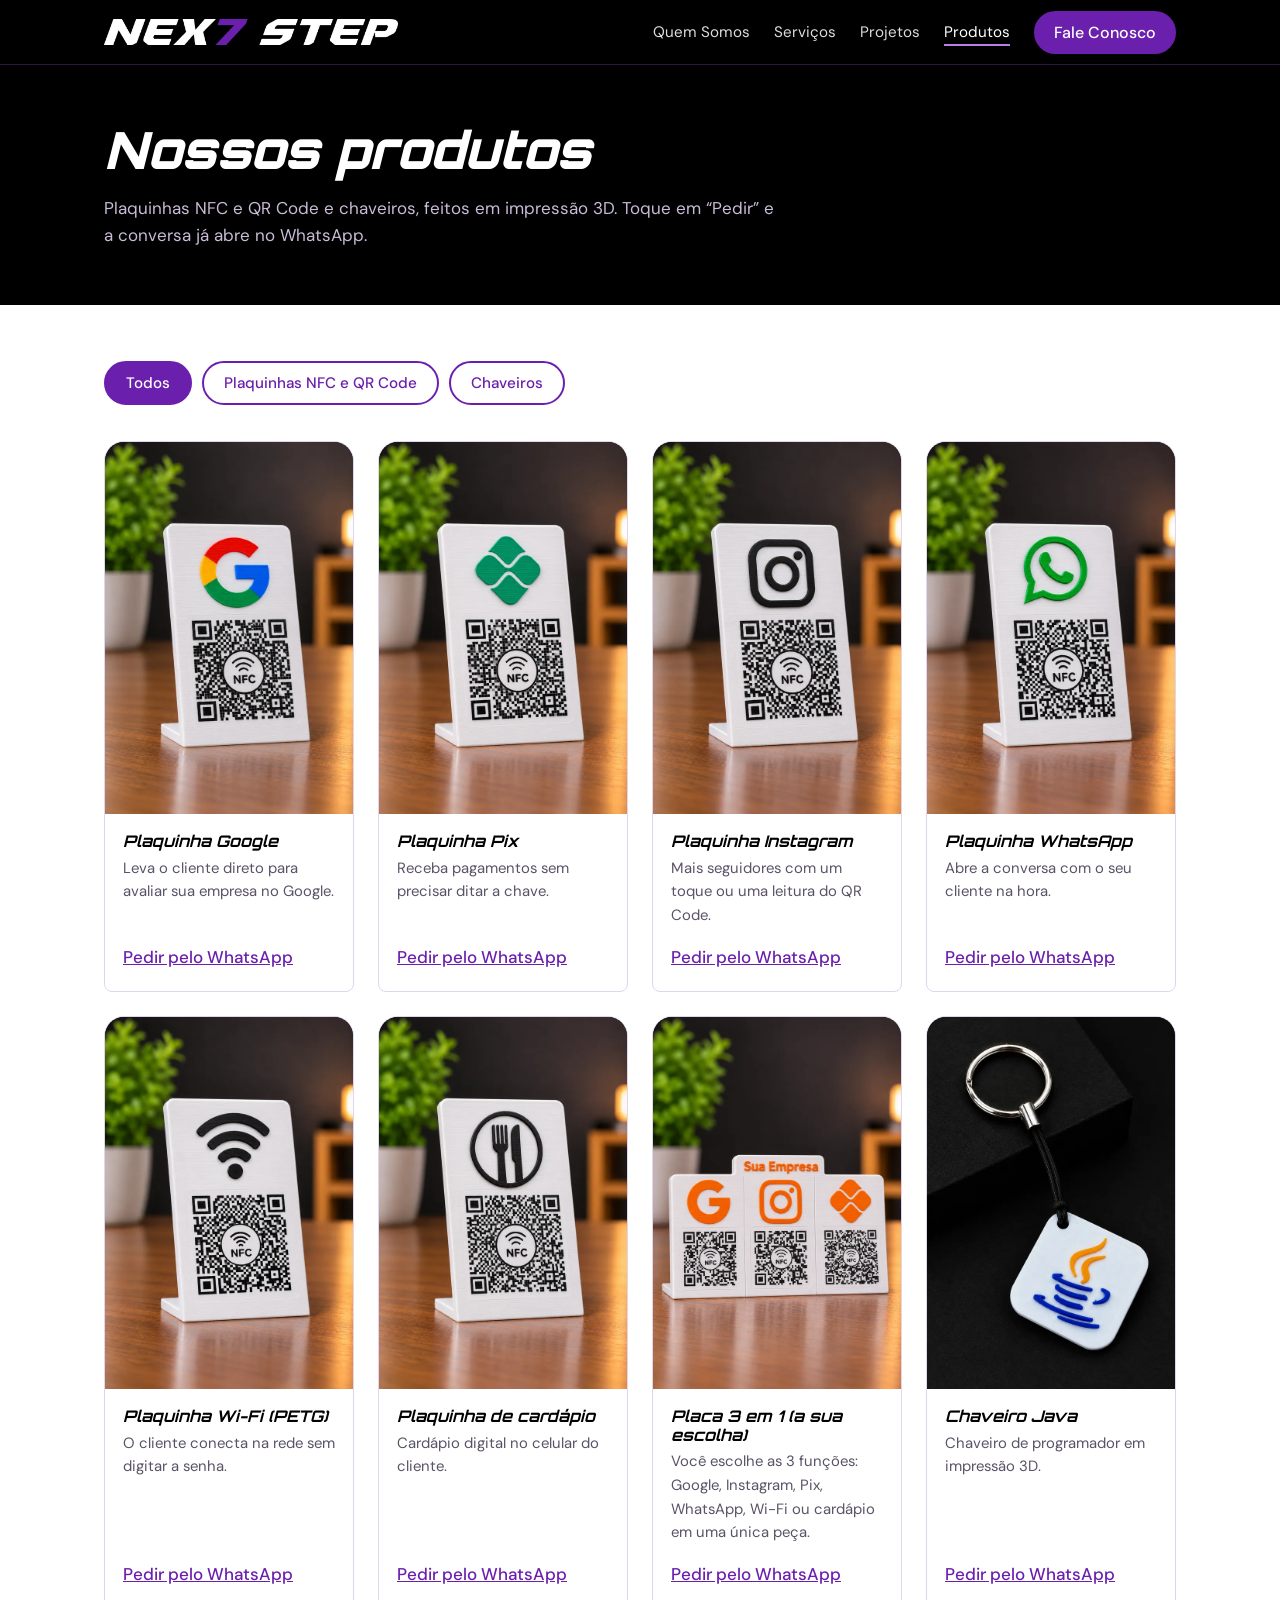
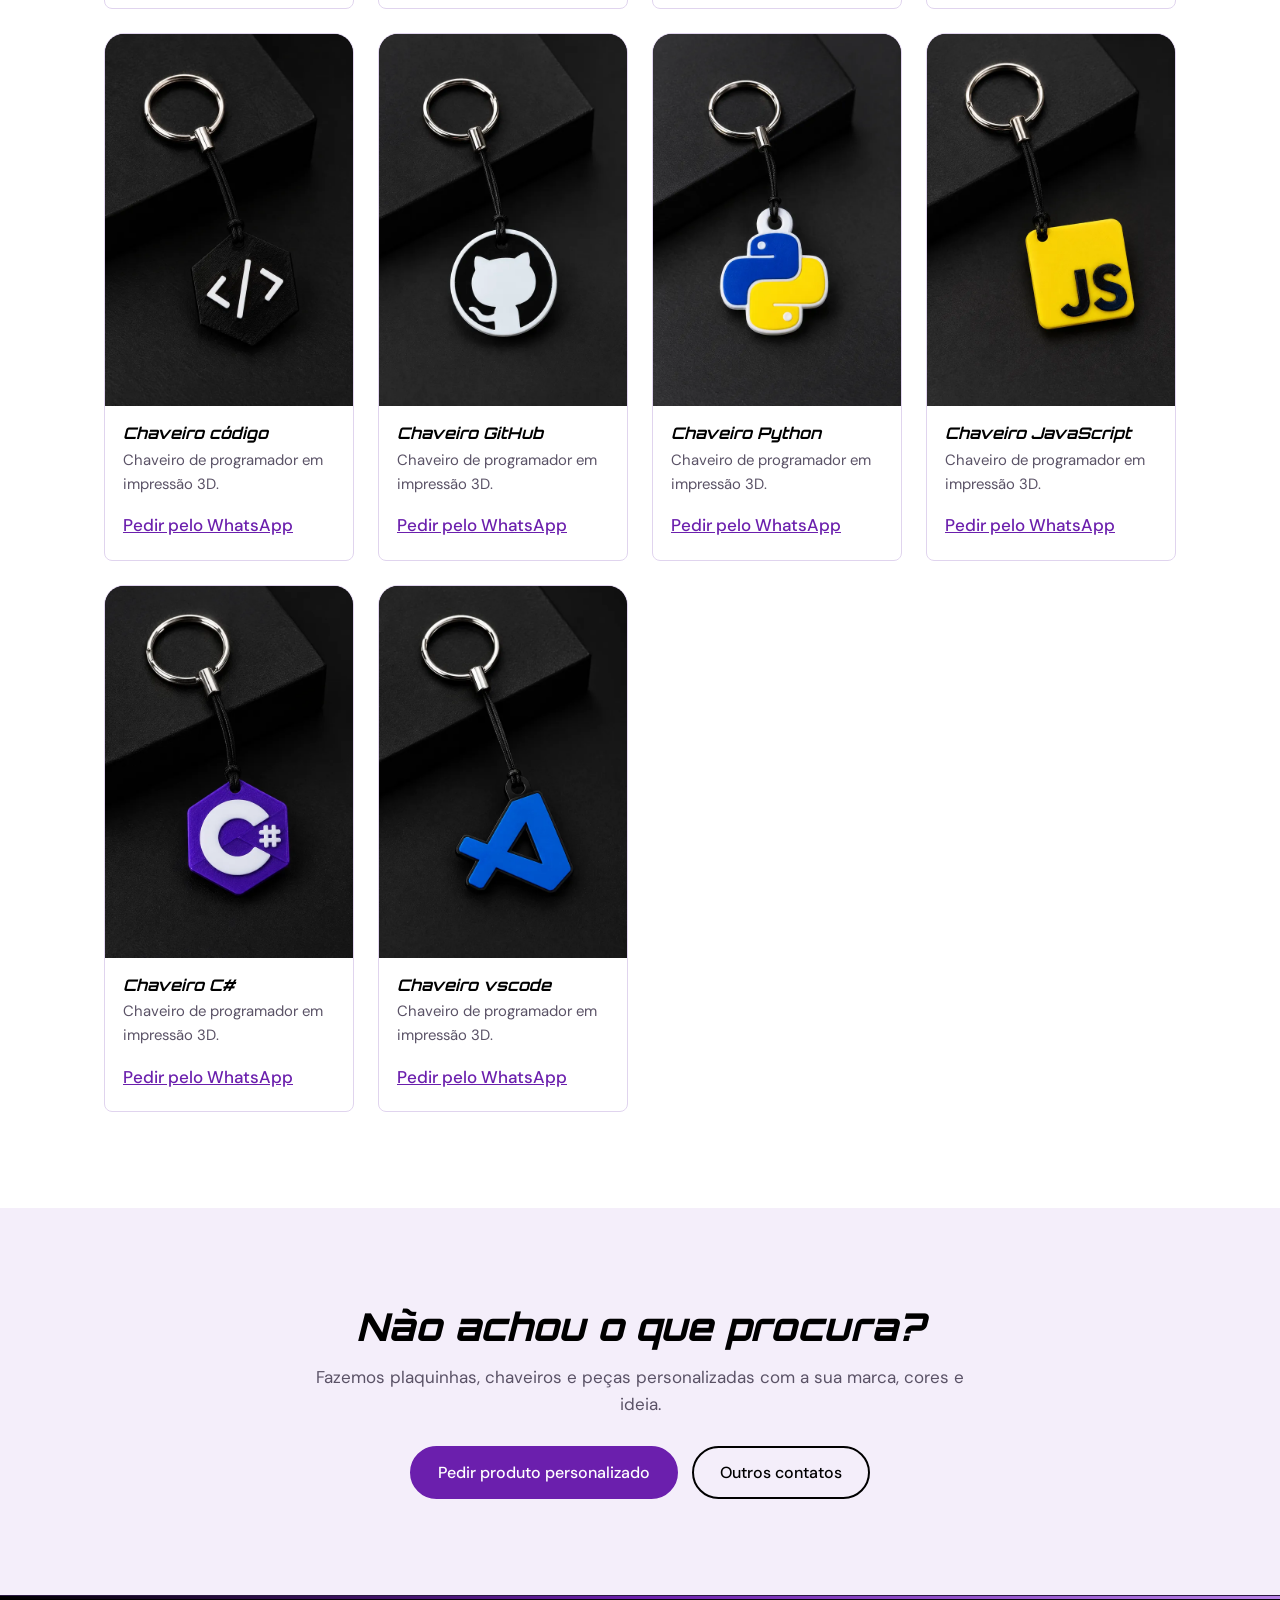
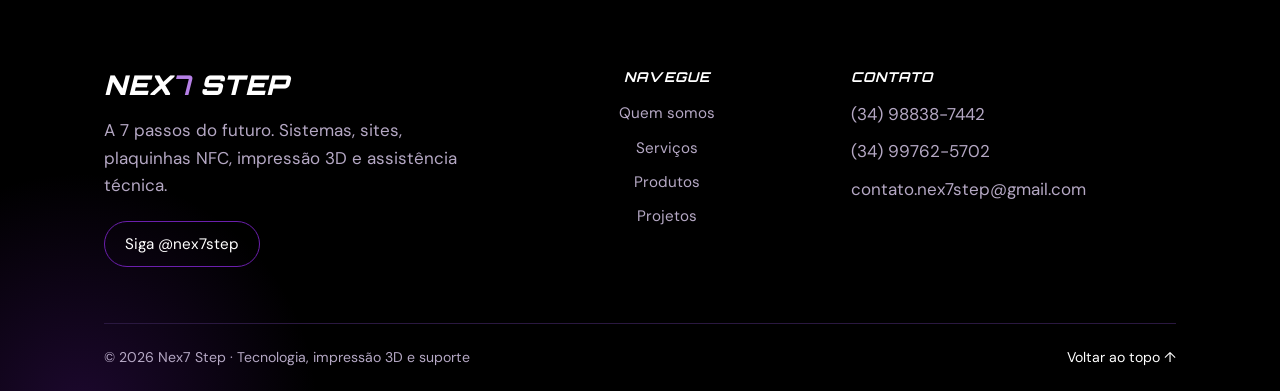
==== produtos.html @ 38c0fde6 "add content" ====
<!doctype html>
<html lang="pt-BR">
<head>
<meta charset="utf-8">
<meta name="viewport" content="width=device-width, initial-scale=1">
<title>Produtos | NEX7 STEP</title>
<meta name="description" content="Plaquinhas NFC e QR Code, chaveiros de programador e peças em impressão 3D da Nex7 Step.">
<meta name="theme-color" content="#000000">
<link rel="icon" href="data:image/svg+xml,%3Csvg xmlns='http://www.w3.org/2000/svg' viewBox='0 0 64 64'%3E%3Crect width='64' height='64' rx='14' fill='%23000'/%3E%3Ctext x='32' y='47' font-size='42' font-weight='900' font-style='italic' text-anchor='middle' fill='%236b1fad' font-family='Arial'%3E7%3C/text%3E%3C/svg%3E">
<link rel="preconnect" href="https://fonts.googleapis.com">
<link rel="preconnect" href="https://fonts.gstatic.com" crossorigin>
<link href="https://fonts.googleapis.com/css2?family=Orbitron:wght@700;800;900&family=DM+Sans:wght@400;500&display=swap" rel="stylesheet">
<link rel="stylesheet" href="css/style.css">
</head>
<body id="top">
<header>
  <div class="wrap">
    <a class="logo" href="index.html" aria-label="NEX7 STEP, voltar ao início"><img src="assets/logo.png" alt="NEX7 STEP" width="520" height="46"></a>
    <button class="burger" aria-label="Abrir menu" aria-expanded="false">☰</button>
    <nav aria-label="Principal">
      <a href="index.html#sobre">Quem Somos</a>
      <a href="index.html#servicos">Serviços</a>
      <a href="index.html#projetos">Projetos</a>
      <a href="produtos.html" aria-current="page">Produtos</a>
      <a class="btn" href="index.html#contato">Fale Conosco</a>
    </nav>
  </div>
</header>

<main>
  <section class="ph dk">
    <div class="wrap">
      <h1>Nossos produtos</h1>
      <p class="lead">Plaquinhas NFC e QR Code e chaveiros, feitos em impressão 3D. Toque em “Pedir” e a conversa já abre no WhatsApp.</p>
    </div>
  </section>

  <section style="padding:56px 0 96px">
    <div class="wrap">
      <div class="tabs" role="group" aria-label="Filtrar produtos">
        <button aria-pressed="true" data-f="todos">Todos</button>
        <button aria-pressed="false" data-f="plaquinhas">Plaquinhas NFC e QR Code</button>
        <button aria-pressed="false" data-f="chaveiros">Chaveiros</button>
      </div>
      <div class="gl" id="gl"></div>
    </div>
  </section>

  <section class="alt band">
    <div class="wrap">
      <h2 class="rv">Não achou o que procura?</h2>
      <p class="lead">Fazemos plaquinhas, chaveiros e peças personalizadas com a sua marca, cores e ideia.</p>
      <div class="cta">
        <a class="btn" href="https://wa.me/5534988387442?text=Ol%C3%A1!%20Quero%20um%20produto%20personalizado." target="_blank" rel="noopener">Pedir produto personalizado</a>
        <a class="btn out" href="index.html#contato">Outros contatos</a>
      </div>
    </div>
  </section>
</main>

<footer>
  <div class="wrap">
    <div class="fgrid">
      <div class="fbrand">
        <a class="wm" href="index.html#inicio" aria-label="NEX7 STEP">NEX<b>7</b> STEP</a>
        <p>A 7 passos do futuro. Sistemas, sites, plaquinhas NFC, impressão 3D e assistência técnica.</p>
        <a class="ig" href="https://instagram.com/nex7step" target="_blank" rel="noopener">Siga @nex7step</a>
      </div>
      <nav class="fcol" aria-label="Rodapé">
        <h4>Navegue</h4>
        <a href="index.html#sobre">Quem somos</a>
        <a href="index.html#servicos">Serviços</a>
        <a href="produtos.html">Produtos</a>
        <a href="index.html#projetos">Projetos</a>
      </nav>
      <div class="fcol">
        <h4>Contato</h4>
        <a href="https://wa.me/5534988387442" target="_blank" rel="noopener">(34) 98838-7442</a>
        <a href="https://wa.me/5534997625702" target="_blank" rel="noopener">(34) 99762-5702</a>
        <a href="mailto:contato.nex7step@gmail.com">contato.nex7step@gmail.com</a>
      </div>
    </div>
    <div class="fbar">
      <span>© 2026 Nex7 Step · Tecnologia, impressão 3D e suporte</span>
      <a href="#top" class="up" aria-label="Voltar ao topo">Voltar ao topo ↑</a>
    </div>
  </div>
</footer>

<div class="mdl" id="mdl" role="dialog" aria-modal="true" aria-label="Visualização do produto" hidden>
  <button class="mx" id="mx" aria-label="Fechar">✕</button>
  <button class="mn mp" id="mp" aria-label="Anterior">‹</button>
  <button class="mn mnx" id="mnx" aria-label="Próxima">›</button>
  <figure>
    <img id="mi" alt="">
    <figcaption><strong id="mt"></strong><span id="md"></span><a id="mw" class="btn" target="_blank" rel="noopener">Pedir pelo WhatsApp</a></figcaption>
  </figure>
</div>
<script src="js/main.js"></script>
<script>
(function () {
  // Para adicionar um produto: copie uma linha, troque o nome do arquivo em assets/ e o texto.
  // Ordem das plaquinhas: Google, Pix, Instagram, WhatsApp, Wi-Fi, Cardápio e Placa 3 em 1.
  var P = [
    ["plaquinhas", "plaquinha-google", "Plaquinha Google", "Leva o cliente direto para avaliar sua empresa no Google."],
    ["plaquinhas", "plaquinha-pix", "Plaquinha Pix", "Receba pagamentos sem precisar ditar a chave."],
    ["plaquinhas", "plaquinha-instagram", "Plaquinha Instagram", "Mais seguidores com um toque ou uma leitura do QR Code."],
    ["plaquinhas", "plaquinha-whatsapp", "Plaquinha WhatsApp", "Abre a conversa com o seu cliente na hora."],
    ["plaquinhas", "plaquinha-wifi", "Plaquinha Wi-Fi (PETG)", "O cliente conecta na rede sem digitar a senha."],
    ["plaquinhas", "plaquinha-cardapio", "Plaquinha de cardápio", "Cardápio digital no celular do cliente."],
    ["plaquinhas", "plaquinha-tripla", "Placa 3 em 1 (a sua escolha)", "Você escolhe as 3 funções: Google, Instagram, Pix, WhatsApp, Wi-Fi ou cardápio em uma única peça."],
    ["chaveiros", "chaveiro-java", "Chaveiro Java", "Chaveiro de programador em impressão 3D."],
    ["chaveiros", "chaveiro-codigo", "Chaveiro código", "Chaveiro de programador em impressão 3D."],
    ["chaveiros", "chaveiro-github", "Chaveiro GitHub", "Chaveiro de programador em impressão 3D."],
    ["chaveiros", "chaveiro-python", "Chaveiro Python", "Chaveiro de programador em impressão 3D."],
    ["chaveiros", "chaveiro-javascript", "Chaveiro JavaScript", "Chaveiro de programador em impressão 3D."],
    ["chaveiros", "chaveiro-csharp", "Chaveiro C#", "Chaveiro de programador em impressão 3D."],
    ["chaveiros", "chaveiro-vscode", "Chaveiro vscode", "Chaveiro de programador em impressão 3D."]
  ];
  var WA = "https://wa.me/5534988387442?text=";
  var gl = document.getElementById("gl"), btns = document.querySelectorAll(".tabs button");
  gl.innerHTML = P.map(function (p, i) {
    var msg = encodeURIComponent("Olá! Quero saber mais sobre: " + p[2]);
    return '<article class="it rv" data-c="' + p[0] + '" data-i="' + i + '" id="' + p[1] + '">' +
      '<button type="button" class="zoom" aria-label="Ampliar imagem: ' + p[2] + '">' +
      '<img src="assets/' + p[1] + '.webp" alt="' + p[2] + '" width="640" height="960" loading="lazy"><span class="lupa" aria-hidden="true">⤢</span></button>' +
      '<div><h3>' + p[2] + "</h3><p>" + p[3] + '</p><a href="' + WA + msg + '" target="_blank" rel="noopener">Pedir pelo WhatsApp</a></div></article>';
  }).join("");
  window.nexReveal && window.nexReveal(gl);

  function filtrar(f) {
    btns.forEach(function (b) { b.setAttribute("aria-pressed", b.dataset.f === f); });
    gl.querySelectorAll(".it").forEach(function (i) {
      var hide = f !== "todos" && i.dataset.c !== f;
      i.hidden = hide;
      if (!hide) { i.classList.remove("in"); void i.offsetWidth; i.classList.add("in"); }
    });
  }
  btns.forEach(function (b) { b.onclick = function () { filtrar(b.dataset.f); }; });
  var h = location.hash.slice(1);
  if (h === "plaquinhas" || h === "chaveiros") filtrar(h);

  /* modal */
  var m = document.getElementById("mdl"), mi = document.getElementById("mi"), cur = 0, last = null;
  function vis() { return Array.prototype.filter.call(gl.querySelectorAll(".it"), function (i) { return !i.hidden; }); }
  function show(i) {
    var p = P[i]; cur = i;
    mi.classList.remove("on");
    mi.onload = function () { mi.classList.add("on"); };
    mi.src = "assets/" + p[1] + ".webp"; mi.alt = p[2];
    document.getElementById("mt").textContent = p[2];
    document.getElementById("md").textContent = p[3];
    document.getElementById("mw").href = WA + encodeURIComponent("Olá! Quero saber mais sobre: " + p[2]);
  }
  function step(d) {
    var v = vis().map(function (e) { return +e.dataset.i; });
    show(v[(v.indexOf(cur) + d + v.length) % v.length]);
  }
  function abrir(i) {
    last = document.activeElement; show(i);
    m.hidden = false; void m.offsetWidth; m.classList.add("open");
    document.body.style.overflow = "hidden";
    document.getElementById("mx").focus();
  }
  function fechar() {
    m.classList.remove("open"); document.body.style.overflow = "";
    setTimeout(function () { m.hidden = true; }, 250);
    if (last) last.focus();
  }
  gl.addEventListener("click", function (e) {
    var b = e.target.closest(".zoom"); if (b) abrir(+b.closest(".it").dataset.i);
  });
  document.getElementById("mx").onclick = fechar;
  document.getElementById("mp").onclick = function () { step(-1); };
  document.getElementById("mnx").onclick = function () { step(1); };
  m.addEventListener("click", function (e) { if (e.target === m) fechar(); });
  document.addEventListener("keydown", function (e) {
    if (m.hidden) return;
    if (e.key === "Escape") fechar();
    if (e.key === "ArrowLeft") step(-1);
    if (e.key === "ArrowRight") step(1);
  });
})();
</script>
</body>
</html>
---- css/style.css ----
:root{--p:#6b1fad;--pl:#b680e6;--alt:#f4eefa;--line:#e0d4ee;--mute:#5a5266}
*,*::before,*::after{box-sizing:border-box}
html{scroll-behavior:smooth;scroll-padding-top:76px}
body{margin:0;background:#fff;color:#000;font:400 17px/1.6 "DM Sans",system-ui,sans-serif}
h1,h2,h3{font-family:Orbitron,"DM Sans",system-ui,sans-serif;font-style:italic;line-height:1.15;margin:0}
a{color:inherit}
img{max-width:100%}
:focus-visible{outline:3px solid var(--pl);outline-offset:3px}
.wrap{max-width:1120px;margin:0 auto;padding:0 24px}
section{padding:96px 0}
h2{font-size:clamp(1.5rem,3.6vw,2.4rem);font-weight:800;text-wrap:balance}
.lead{color:var(--mute);max-width:56ch;margin:16px 0 0}
.n7{color:var(--p)}
.dk{background:#000;color:#fff}
.dk .lead{color:#c9bcd8}
.dk .n7{color:var(--pl)}
.alt{background:var(--alt)}
.btn{display:inline-block;padding:14px 26px;border-radius:999px;border:2px solid var(--p);background:var(--p);color:#fff;font:500 1rem "DM Sans",sans-serif;text-decoration:none;cursor:pointer}
.btn:hover{filter:brightness(1.2)}
.btn.out{background:transparent;color:inherit;border-color:currentColor}
.cta{display:flex;gap:14px;flex-wrap:wrap}

/* cabeçalho */
header{position:fixed;inset:0 0 auto;z-index:10;background:#000;color:#fff;border-bottom:1px solid #2a1840}
header .wrap{display:flex;align-items:center;justify-content:space-between;height:64px}
.logo img{display:block;height:26px;width:auto}
nav{display:flex;gap:24px;align-items:center}
nav a{text-decoration:none;font-size:.95rem;color:#ddd}
nav a:hover{color:#fff}
nav a[aria-current]{color:#fff;box-shadow:0 2px 0 var(--pl)}
nav .btn{padding:9px 18px;color:#fff;box-shadow:none}
.burger{display:none;width:44px;height:44px;border:1px solid #3a2552;border-radius:10px;background:none;color:#fff;font-size:1.3rem;cursor:pointer}
@media(max-width:860px){
.burger{display:block}
nav{display:none;position:absolute;top:64px;left:0;right:0;flex-direction:column;align-items:stretch;gap:0;background:#000;padding:4px 24px 20px;border-bottom:1px solid #2a1840}
nav.open{display:flex}
nav a{padding:14px 0;border-bottom:1px solid #1d1129}
nav .btn{margin-top:16px;text-align:center;border-bottom:2px solid var(--p)}
}

/* hero: a placa emite "sinal" NFC */
.hero{padding:140px 0 96px;overflow:hidden}
.hero .wrap{display:grid;grid-template-columns:1.15fr .85fr;gap:40px;align-items:center}
.hero h1{font-size:clamp(2.1rem,5.4vw,3.8rem);font-weight:900}
.hero h1 span{color:var(--pl)}
.hero p{color:#c9bcd8;max-width:46ch;margin:22px 0 32px;font-size:1.1rem}

/* quem somos */
.top{max-width:760px}
.big{font:500 clamp(1.3rem,2.4vw,1.8rem)/1.35 "DM Sans",sans-serif;margin:0}
.big b{color:var(--p);font-weight:700}
.sub{color:var(--mute);margin:18px 0 0;max-width:54ch}
.pillars{display:grid;grid-template-columns:repeat(3,1fr);gap:28px;margin-top:64px}
.pillar{border-top:3px solid var(--p);padding-top:18px}
.pillar h3{font-size:1.25rem;font-weight:700;margin-bottom:8px}
.pillar p{margin:0;color:var(--mute);font-size:.97rem}
@media(max-width:860px){.pillars{grid-template-columns:1fr;margin-top:40px}}

/* serviços */
.rows{margin-top:48px;border-top:1px solid var(--line)}
.row{display:grid;grid-template-columns:.9fr 1.1fr;gap:32px;padding:30px 0;border-bottom:1px solid var(--line);align-items:baseline}
.row h3{font-size:1.3rem;font-weight:700}
.row p{margin:0;color:var(--mute)}
.row:hover h3{color:var(--p)}
@media(max-width:700px){.row{grid-template-columns:1fr;gap:8px}}

/* produtos (prévia na home) */
.pgrid{display:grid;grid-template-columns:repeat(3,1fr);gap:20px;margin:48px 0 40px}
.pc{border:1px solid #3a2552;border-radius:24px 24px 8px 8px;overflow:hidden;display:flex;flex-direction:column;text-decoration:none}
.pc:hover{border-color:var(--pl)}
.pc .im{aspect-ratio:2/3;background:#120a1b;display:grid;place-items:center}
.pc .im img{width:100%;height:100%;object-fit:cover;object-position:center}
.pc .tx{padding:24px}
.pc h3{font-size:1.15rem;font-weight:700}
.pc p{margin:10px 0 0;color:#d4c7e2;font-size:.97rem}
@media(max-width:860px){.pgrid{grid-template-columns:1fr}}

/* projetos */
.work{display:grid;grid-template-columns:repeat(3,1fr);gap:24px;margin-top:48px}
.shot{border:1px solid var(--line);border-radius:14px;overflow:hidden;text-decoration:none;display:block}
.shot:hover{border-color:var(--p)}
.bar{display:flex;gap:6px;padding:10px 12px;background:var(--alt)}
.bar s{width:9px;height:9px;border-radius:50%;background:var(--line)}
.scr{height:150px;padding:16px;display:flex;flex-direction:column;gap:8px}
.scr b{display:block;height:10px;border-radius:5px;background:var(--line)}
.scr .h{height:26px;width:70%;background:var(--p)}
.scr .g{display:grid;grid-template-columns:1fr 1fr 1fr;gap:8px;flex:1}
.scr .g b{height:auto;border-radius:6px}
.shot .t{padding:16px}
.shot h3{font-size:1rem;font-weight:700}
.shot small{color:var(--mute)}
@media(max-width:860px){.work{grid-template-columns:1fr}}

/* contato */
.cgrid{display:grid;grid-template-columns:1fr 1fr;gap:48px;margin-top:40px;align-items:start}
.links{display:grid;gap:14px}
.links a{display:block;padding:16px 20px;border:1px solid #3a2552;border-radius:14px;text-decoration:none}
.links a:hover{border-color:var(--pl)}
.links small{display:block;color:#b5a8c4}
label{display:block;font-size:.9rem;margin:0 0 6px;color:#ddd}
input,textarea{width:100%;padding:14px;margin-bottom:18px;border-radius:12px;border:1px solid #3a2552;background:#120a1b;color:#fff;font:inherit}
textarea{min-height:130px;resize:vertical}
@media(max-width:860px){.cgrid{grid-template-columns:1fr;gap:36px}}


/* página de produtos */
.ph{padding:120px 0 56px}
.ph h1{font-size:clamp(1.9rem,4.6vw,3.2rem);font-weight:900}
.tabs{display:flex;gap:10px;flex-wrap:wrap;margin-bottom:36px}
.tabs button{padding:10px 20px;border-radius:999px;border:2px solid var(--p);background:#fff;color:var(--p);font:500 .95rem "DM Sans",sans-serif;cursor:pointer}
.tabs button[aria-pressed=true]{background:var(--p);color:#fff}
.gl{display:grid;grid-template-columns:repeat(auto-fill,minmax(235px,1fr));gap:24px}
.it{border:1px solid var(--line);border-radius:20px 20px 8px 8px;overflow:hidden;display:flex;flex-direction:column;background:#fff}
.it .zoom{all:unset;box-sizing:border-box;position:relative;display:block;cursor:zoom-in;overflow:hidden;background:#120a1b}
.it .zoom:focus-visible{outline:3px solid var(--pl);outline-offset:-3px}
.it img{display:block;width:100%;height:auto;aspect-ratio:2/3;object-fit:contain;transition:transform .5s cubic-bezier(.2,.7,.2,1)}
.it div{padding:18px 18px 20px;display:flex;flex-direction:column;gap:6px;flex:1}
.it h3{font-size:1rem;font-weight:700}
.it p{margin:0;color:var(--mute);font-size:.93rem}
.it a{margin-top:auto;padding-top:10px;color:var(--p);font-weight:500}
.band{text-align:center}
.band .lead{margin:16px auto 28px}
.band .cta{justify-content:center}
[hidden]{display:none!important}

/* ===== animações e transições (discretas) ===== */
a,.btn,button{transition:filter .2s,transform .2s,background-color .2s,border-color .2s,color .2s,box-shadow .25s}
.btn:hover{transform:translateY(-2px);box-shadow:0 8px 22px #6b1fad66}
.btn:active{transform:translateY(0)}
nav a:not(.btn){position:relative}
nav a:not(.btn)::after{content:"";position:absolute;left:0;right:0;bottom:-6px;height:2px;background:var(--pl);transform:scaleX(0);transform-origin:left;transition:transform .25s}
nav a:not(.btn):hover::after{transform:scaleX(1)}
header{transition:box-shadow .3s,background-color .3s}
header.sc{box-shadow:0 6px 24px #6b1fad33}

/* hero */
.hero{position:relative;isolation:isolate}
.hero::before{content:"";position:absolute;z-index:-1;width:520px;height:520px;right:-140px;top:-120px;border-radius:50%;background:radial-gradient(circle,#6b1fad66,transparent 68%);animation:glow 9s ease-in-out infinite alternate}
.hero::after{content:"";position:absolute;z-index:-1;inset:0;background-image:linear-gradient(#ffffff0a 1px,transparent 1px),linear-gradient(90deg,#ffffff0a 1px,transparent 1px);background-size:56px 56px;-webkit-mask-image:linear-gradient(#000,transparent 85%);mask-image:linear-gradient(#000,transparent 85%)}
@keyframes glow{to{transform:translate(-70px,50px) scale(1.15)}}
@keyframes up{from{opacity:0;transform:translateY(22px)}to{opacity:1;transform:none}}
.hero h1,.hero p,.hero .cta{animation:up .8s cubic-bezier(.2,.7,.2,1) both}
.hero p{animation-delay:.15s}.hero .cta{animation-delay:.3s}

/* aparecer ao rolar */
.js .rv{opacity:0;transform:translateY(24px);transition:opacity .7s cubic-bezier(.2,.7,.2,1),transform .7s cubic-bezier(.2,.7,.2,1);transition-delay:var(--d,0s)}
.js .rv.in{opacity:1;transform:none}

/* cards e linhas */
.shot,.it{transition:transform .35s cubic-bezier(.2,.7,.2,1),border-color .25s,box-shadow .35s,opacity .7s,}
.js .shot.rv,.js .it.rv{transition:transform .35s cubic-bezier(.2,.7,.2,1),border-color .25s,box-shadow .35s,opacity .7s}
.shot:hover,.it:hover{transform:translateY(-6px);box-shadow:0 14px 34px #6b1fad33}
.it:hover img{transform:scale(1.03)}
.lupa{position:absolute;right:12px;bottom:12px;width:38px;height:38px;border-radius:50%;background:#000c;color:#fff;display:grid;place-items:center;font-size:1.1rem;opacity:0;transform:scale(.8);transition:.25s}
.zoom:hover .lupa,.zoom:focus-visible .lupa{opacity:1;transform:none}
@media(hover:none){.lupa{opacity:1;transform:none}}
.row{transition:padding-left .3s,background-color .3s}
.row:hover{padding-left:14px}
.pillar{transition:transform .3s,border-color .3s}.pillar:hover{transform:translateY(-4px);border-color:var(--pl)}
.links a{transition:transform .25s,border-color .25s,background-color .25s}
.links a:hover{transform:translateX(6px);background:#1a0f27}
.it.in{animation:up .5s both}
.tabs button:hover{transform:translateY(-2px)}

/* modal */
.mdl{position:fixed;inset:0;z-index:50;background:#000d;backdrop-filter:blur(6px);display:grid;place-items:center;padding:24px;opacity:0;transition:opacity .25s}
.mdl.open{opacity:1}
.mdl figure{margin:0;display:flex;flex-direction:column;align-items:center;gap:14px;max-width:min(560px,100%);transform:scale(.94);transition:transform .3s cubic-bezier(.2,.7,.2,1)}
.mdl.open figure{transform:none}
.mdl img{display:block;max-width:100%;max-height:calc(100vh - 190px);width:auto;height:auto;border-radius:16px;box-shadow:0 0 60px #6b1fad88;opacity:0;transition:opacity .3s}
.mdl img.on{opacity:1}
.mdl figcaption{display:flex;flex-direction:column;align-items:center;gap:4px;text-align:center;color:#fff}
.mdl figcaption span{color:#c9bcd8;font-size:.92rem;max-width:46ch}
.mdl figcaption .btn{margin-top:8px;padding:10px 22px}
.mx,.mn{position:absolute;width:46px;height:46px;border-radius:50%;border:1px solid #ffffff44;background:#000a;color:#fff;font-size:1.5rem;line-height:1;cursor:pointer}
.mx{top:16px;right:16px;font-size:1.1rem}
.mn{top:50%;margin-top:-23px}.mp{left:16px}.mnx{right:16px}
.mx:hover,.mn:hover{background:var(--p);transform:scale(1.08)}
@media(max-width:700px){.mn{top:auto;bottom:16px;margin:0}.mp{left:calc(50% - 56px)}.mnx{right:calc(50% - 56px)}.mdl img{max-height:calc(100vh - 260px)}}

/* rodapé */
footer{position:relative;background:#000;color:#b5a8c4;padding:72px 0 0;border-top:1px solid #2a1840;overflow:hidden}
footer::before{content:"";position:absolute;left:0;right:0;top:0;height:3px;background:linear-gradient(90deg,transparent,var(--p),var(--pl),var(--p),transparent);background-size:200% 100%;animation:slide 6s linear infinite}
footer::after{content:"";position:absolute;width:480px;height:480px;left:-160px;bottom:-260px;border-radius:50%;background:radial-gradient(circle,#6b1fad44,transparent 70%);pointer-events:none}
@keyframes slide{to{background-position:-200% 0}}
.fgrid{display:grid;grid-template-columns:1.4fr 1fr 1.2fr;gap:48px;position:relative;z-index:1}
.wm{font:900 italic 1.7rem Orbitron,sans-serif;color:#fff;text-decoration:none;letter-spacing:.02em}
.wm b{color:var(--pl)}
.fbrand p{margin:14px 0 22px;max-width:34ch}
.ig{display:inline-block;padding:10px 20px;border:1px solid var(--p);border-radius:999px;color:#fff;text-decoration:none;font-size:.95rem}
.ig:hover{background:var(--p);transform:translateY(-2px)}
.fcol{display:flex;flex-direction:column;gap:10px}
.fcol h4{font:700 .85rem Orbitron,sans-serif;font-style:italic;color:#fff;letter-spacing:.08em;text-transform:uppercase;margin:0 0 6px}
.fcol a{text-decoration:none;color:#b5a8c4;width:fit-content}
.fcol a:hover{color:#fff;transform:translateX(5px)}
.fbar{display:flex;justify-content:space-between;align-items:center;flex-wrap:wrap;gap:10px;margin-top:56px;padding:22px 0;border-top:1px solid #2a1840;font-size:.88rem;position:relative;z-index:1}
.up{text-decoration:none;color:#fff}
.up:hover{color:var(--pl);transform:translateY(-3px)}
@media(max-width:860px){.fgrid{grid-template-columns:1fr;gap:36px}footer{padding-top:56px}}

@media(prefers-reduced-motion:reduce){
html{scroll-behavior:auto}
*,*::before,*::after{animation:none!important;transition:none!important}
.js .rv{opacity:1;transform:none}
}

/* hero reformulado */
.hero{padding:132px 0 88px;min-height:min(86vh,720px);display:flex;align-items:center}
.hero>.wrap{width:100%}
.eyebrow{display:inline-block;margin-bottom:20px;padding:7px 16px;border:1px solid #6b1fad99;border-radius:999px;background:#6b1fad22;color:#d9c2f2;font-size:.85rem;letter-spacing:.04em}
.tags{list-style:none;margin:34px 0 0;padding:0;display:flex;flex-wrap:wrap;gap:10px}
.tags li{padding:6px 14px;border-radius:999px;border:1px solid #3a2552;color:#c9bcd8;font-size:.88rem;transition:border-color .25s,color .25s,transform .25s}
.tags li:hover{border-color:var(--pl);color:#fff;transform:translateY(-2px)}
.eyebrow,.tags{animation:up .8s cubic-bezier(.2,.7,.2,1) both}
.tags{animation-delay:.45s}
.stairs{position:relative;height:380px;width:min(420px,100%);margin:0 auto}
.stairs::before{content:"";position:absolute;inset:8% 0 0;background:radial-gradient(ellipse at 50% 70%,#6b1fad77,transparent 70%);filter:blur(10px)}
.bars{position:absolute;inset:0;display:flex;align-items:flex-end;gap:10px}
.bars i{position:relative;flex:1;border-radius:10px 10px 3px 3px;background:linear-gradient(180deg,var(--pl),var(--p) 55%,#2b0a47);box-shadow:0 0 24px #6b1fad55;transform-origin:bottom;transform:scaleY(0);animation:rise .9s cubic-bezier(.2,.8,.2,1) forwards}
.bars i:nth-child(1){height:22%;animation-delay:.2s}
.bars i:nth-child(2){height:34%;animation-delay:.3s}
.bars i:nth-child(3){height:46%;animation-delay:.4s}
.bars i:nth-child(4){height:58%;animation-delay:.5s}
.bars i:nth-child(5){height:70%;animation-delay:.6s}
.bars i:nth-child(6){height:82%;animation-delay:.7s}
.bars i:nth-child(7){height:96%;animation-delay:.8s;background:linear-gradient(180deg,#fff,var(--pl) 18%,var(--p) 60%,#2b0a47);box-shadow:0 0 40px #b680e6aa}
.bars b{position:absolute;top:14px;left:0;right:0;text-align:center;font:900 italic 1.6rem Orbitron,sans-serif;color:#2b0a47}
@keyframes rise{to{transform:scaleY(1)}}
.chip{position:absolute;padding:8px 16px;border-radius:999px;background:#120a1bdd;border:1px solid #6b1fad;color:#fff;font-size:.85rem;backdrop-filter:blur(4px);animation:bob 5s ease-in-out infinite}
.c1{left:-6%;top:30%}
.c2{left:30%;top:6%;animation-delay:-1.6s}
.c3{right:-4%;top:52%;animation-delay:-3.2s}
@keyframes bob{50%{transform:translateY(-10px)}}
@media(max-width:860px){
.hero .wrap{grid-template-columns:1fr}
.hero{min-height:0;padding:112px 0 64px}
.stairs{height:230px;width:min(340px,100%)}
.c1{left:0}.c3{right:0}
}

/* projetos agora em fundo claro roxo */
#projetos.alt .shot{background:#fff}
#contato{border-top:1px solid #2a1840}

/* zoom nas imagens dos produtos (home) */
.pc .im{overflow:hidden}
.pc .im img{transition:transform .6s cubic-bezier(.2,.7,.2,1)}
.pc:hover .im img,.pc:focus-visible .im img{transform:scale(1.06)}
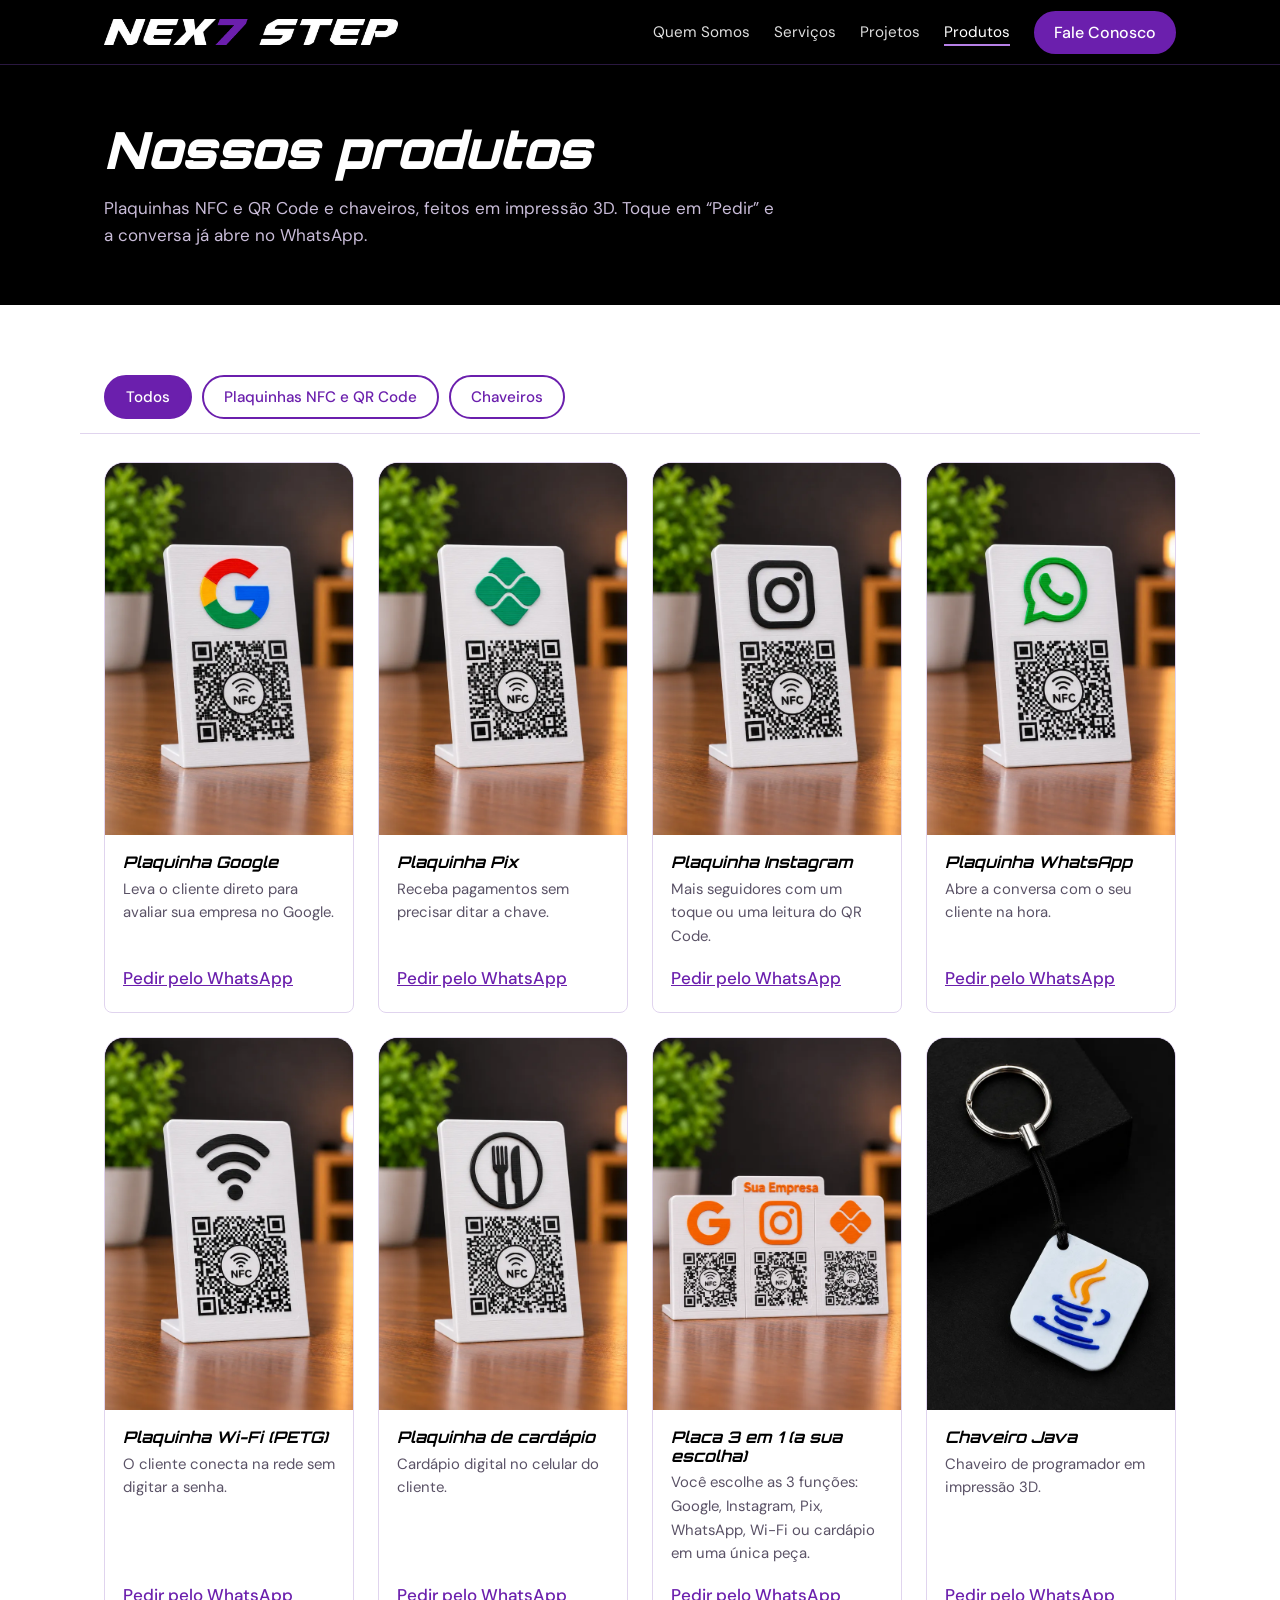
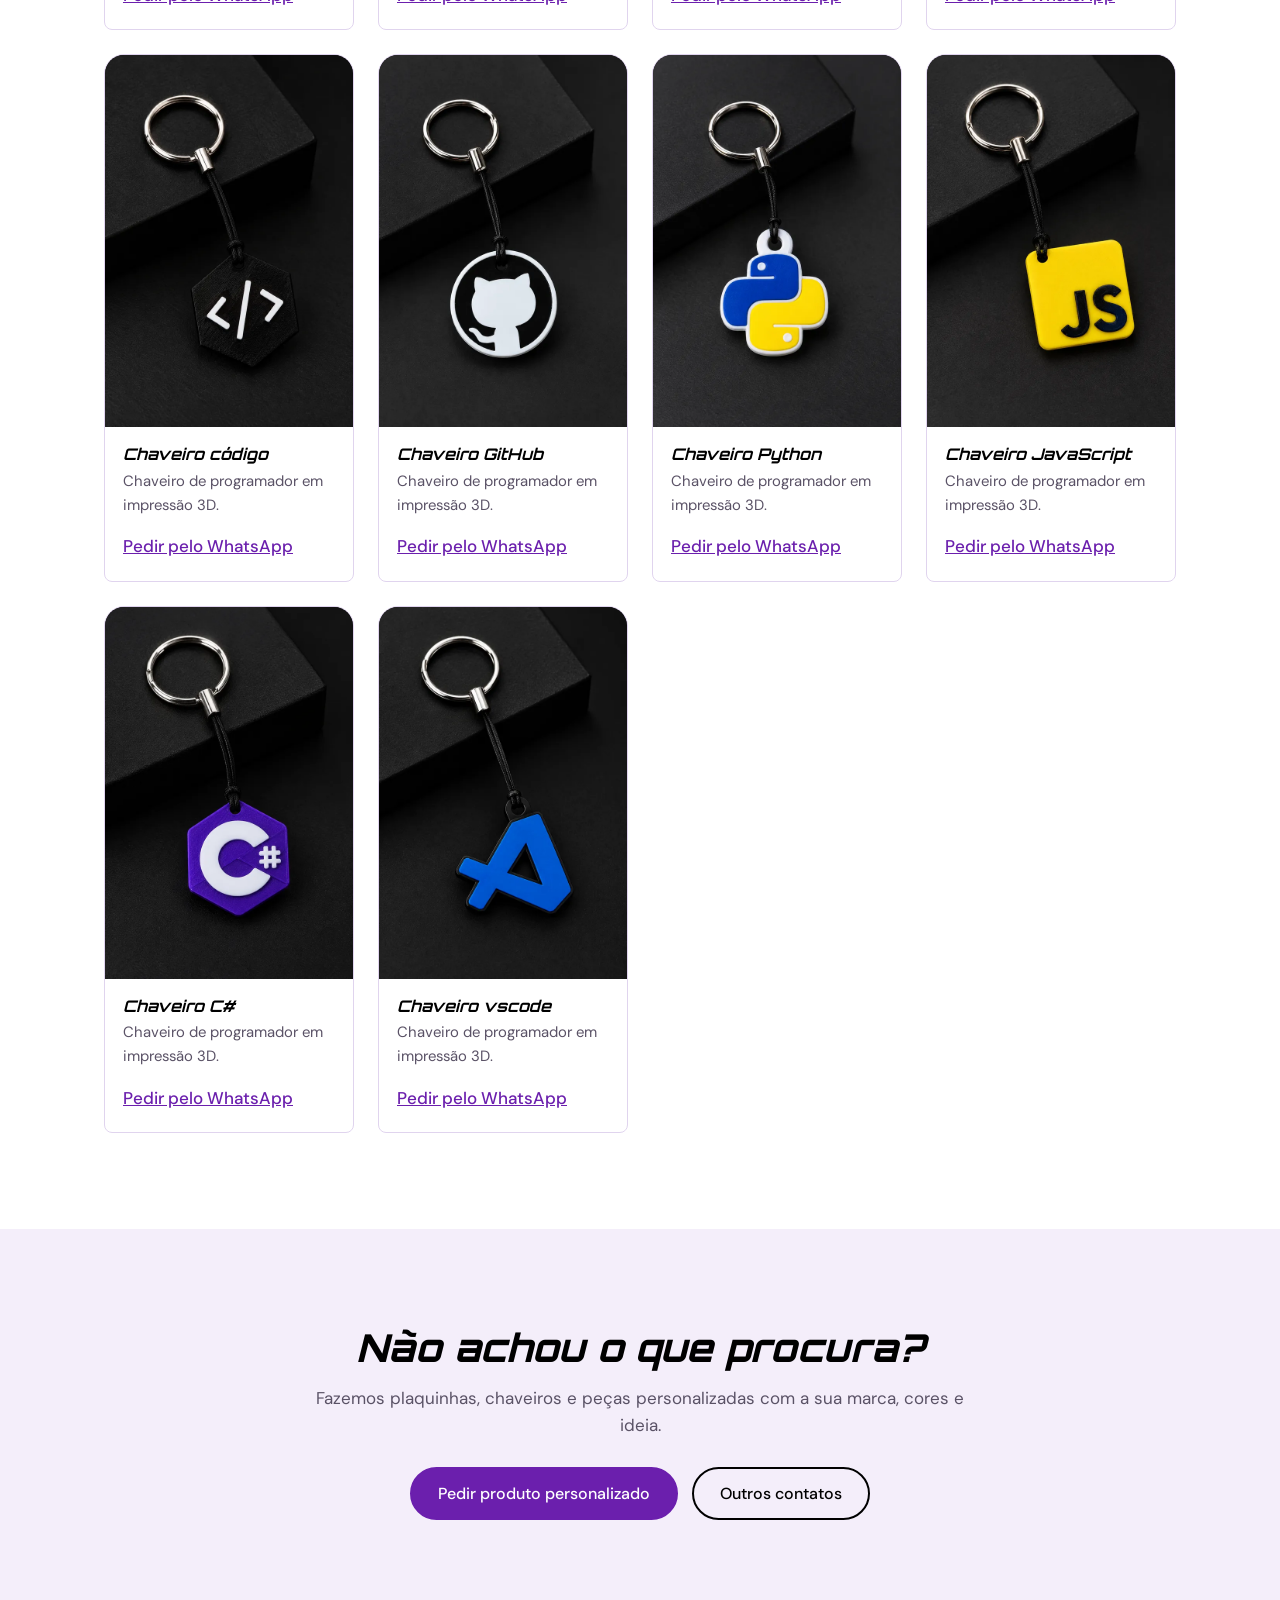
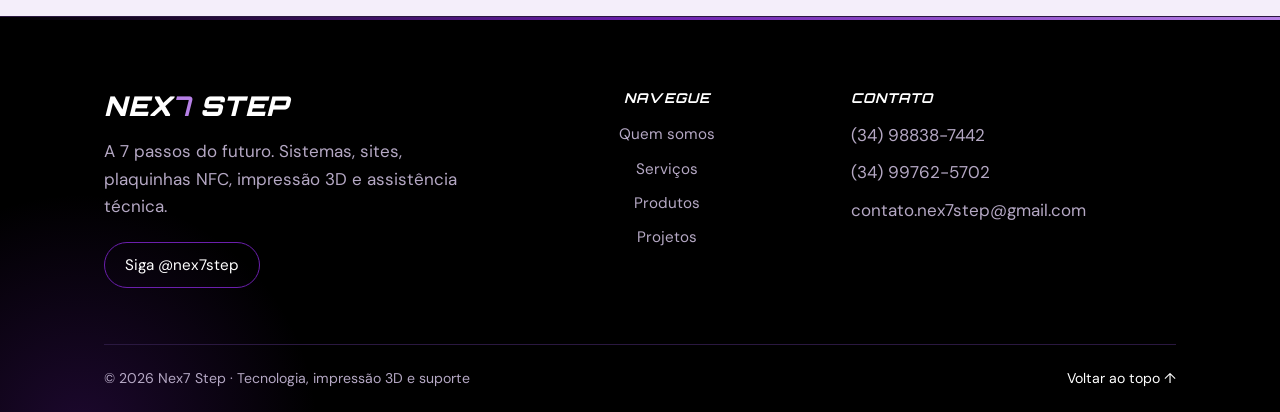
==== commit 802bd067: "atlzç" ====
--- a/produtos.html
+++ b/produtos.html
@@ -11,6 +11,11 @@
 <link rel="preconnect" href="https://fonts.gstatic.com" crossorigin>
 <link href="https://fonts.googleapis.com/css2?family=Orbitron:wght@700;800;900&family=DM+Sans:wght@400;500&display=swap" rel="stylesheet">
 <link rel="stylesheet" href="css/style.css">
+<style>
+.catnav{position:sticky;top:64px;z-index:5;margin:0 -24px 28px;padding:14px 24px;background:#fffffff2;border-bottom:1px solid var(--line);flex-wrap:nowrap;overflow-x:auto;scrollbar-width:thin}
+.catnav button{flex:none;white-space:nowrap}
+.vazio{color:var(--mute);padding:32px 0}
+</style>
 </head>
 <body id="top">
 <header>
@@ -37,11 +42,7 @@
 
   <section style="padding:56px 0 96px">
     <div class="wrap">
-      <div class="tabs" role="group" aria-label="Filtrar produtos">
-        <button aria-pressed="true" data-f="todos">Todos</button>
-        <button aria-pressed="false" data-f="plaquinhas">Plaquinhas NFC e QR Code</button>
-        <button aria-pressed="false" data-f="chaveiros">Chaveiros</button>
-      </div>
+      <div class="tabs catnav" id="catnav" role="group" aria-label="Categorias de produtos"></div>
       <div class="gl" id="gl"></div>
     </div>
   </section>
@@ -96,90 +97,117 @@
     <figcaption><strong id="mt"></strong><span id="md"></span><a id="mw" class="btn" target="_blank" rel="noopener">Pedir pelo WhatsApp</a></figcaption>
   </figure>
 </div>
+<script src="js/config.js"></script>
 <script src="js/main.js"></script>
 <script>
 (function () {
-  // Para adicionar um produto: copie uma linha, troque o nome do arquivo em assets/ e o texto.
-  // Ordem das plaquinhas: Google, Pix, Instagram, WhatsApp, Wi-Fi, Cardápio e Placa 3 em 1.
+  // Os produtos e categorias vêm do banco (painel em admin/). Se o banco não responder,
+  // o site mostra esta lista de reserva.
+  var CATS = [["plaquinhas", "Plaquinhas NFC e QR Code"], ["chaveiros", "Chaveiros"]];
   var P = [
-    ["plaquinhas", "plaquinha-google", "Plaquinha Google", "Leva o cliente direto para avaliar sua empresa no Google."],
-    ["plaquinhas", "plaquinha-pix", "Plaquinha Pix", "Receba pagamentos sem precisar ditar a chave."],
-    ["plaquinhas", "plaquinha-instagram", "Plaquinha Instagram", "Mais seguidores com um toque ou uma leitura do QR Code."],
-    ["plaquinhas", "plaquinha-whatsapp", "Plaquinha WhatsApp", "Abre a conversa com o seu cliente na hora."],
-    ["plaquinhas", "plaquinha-wifi", "Plaquinha Wi-Fi (PETG)", "O cliente conecta na rede sem digitar a senha."],
-    ["plaquinhas", "plaquinha-cardapio", "Plaquinha de cardápio", "Cardápio digital no celular do cliente."],
-    ["plaquinhas", "plaquinha-tripla", "Placa 3 em 1 (a sua escolha)", "Você escolhe as 3 funções: Google, Instagram, Pix, WhatsApp, Wi-Fi ou cardápio em uma única peça."],
-    ["chaveiros", "chaveiro-java", "Chaveiro Java", "Chaveiro de programador em impressão 3D."],
-    ["chaveiros", "chaveiro-codigo", "Chaveiro código", "Chaveiro de programador em impressão 3D."],
-    ["chaveiros", "chaveiro-github", "Chaveiro GitHub", "Chaveiro de programador em impressão 3D."],
-    ["chaveiros", "chaveiro-python", "Chaveiro Python", "Chaveiro de programador em impressão 3D."],
-    ["chaveiros", "chaveiro-javascript", "Chaveiro JavaScript", "Chaveiro de programador em impressão 3D."],
-    ["chaveiros", "chaveiro-csharp", "Chaveiro C#", "Chaveiro de programador em impressão 3D."],
-    ["chaveiros", "chaveiro-vscode", "Chaveiro vscode", "Chaveiro de programador em impressão 3D."]
+    ["plaquinhas", "assets/plaquinha-google.webp", "Plaquinha Google", "Leva o cliente direto para avaliar sua empresa no Google."],
+    ["plaquinhas", "assets/plaquinha-pix.webp", "Plaquinha Pix", "Receba pagamentos sem precisar ditar a chave."],
+    ["plaquinhas", "assets/plaquinha-instagram.webp", "Plaquinha Instagram", "Mais seguidores com um toque ou uma leitura do QR Code."],
+    ["plaquinhas", "assets/plaquinha-whatsapp.webp", "Plaquinha WhatsApp", "Abre a conversa com o seu cliente na hora."],
+    ["plaquinhas", "assets/plaquinha-wifi.webp", "Plaquinha Wi-Fi (PETG)", "O cliente conecta na rede sem digitar a senha."],
+    ["plaquinhas", "assets/plaquinha-cardapio.webp", "Plaquinha de cardápio", "Cardápio digital no celular do cliente."],
+    ["plaquinhas", "assets/plaquinha-tripla.webp", "Placa 3 em 1 (a sua escolha)", "Você escolhe as 3 funções: Google, Instagram, Pix, WhatsApp, Wi-Fi ou cardápio em uma única peça."],
+    ["chaveiros", "assets/chaveiro-java.webp", "Chaveiro Java", "Chaveiro de programador em impressão 3D."],
+    ["chaveiros", "assets/chaveiro-codigo.webp", "Chaveiro código", "Chaveiro de programador em impressão 3D."],
+    ["chaveiros", "assets/chaveiro-github.webp", "Chaveiro GitHub", "Chaveiro de programador em impressão 3D."],
+    ["chaveiros", "assets/chaveiro-python.webp", "Chaveiro Python", "Chaveiro de programador em impressão 3D."],
+    ["chaveiros", "assets/chaveiro-javascript.webp", "Chaveiro JavaScript", "Chaveiro de programador em impressão 3D."],
+    ["chaveiros", "assets/chaveiro-csharp.webp", "Chaveiro C#", "Chaveiro de programador em impressão 3D."],
+    ["chaveiros", "assets/chaveiro-vscode.webp", "Chaveiro vscode", "Chaveiro de programador em impressão 3D."]
   ];
-  var WA = "https://wa.me/5534988387442?text=";
-  var gl = document.getElementById("gl"), btns = document.querySelectorAll(".tabs button");
-  gl.innerHTML = P.map(function (p, i) {
-    var msg = encodeURIComponent("Olá! Quero saber mais sobre: " + p[2]);
-    return '<article class="it rv" data-c="' + p[0] + '" data-i="' + i + '" id="' + p[1] + '">' +
-      '<button type="button" class="zoom" aria-label="Ampliar imagem: ' + p[2] + '">' +
-      '<img src="assets/' + p[1] + '.webp" alt="' + p[2] + '" width="640" height="960" loading="lazy"><span class="lupa" aria-hidden="true">⤢</span></button>' +
-      '<div><h3>' + p[2] + "</h3><p>" + p[3] + '</p><a href="' + WA + msg + '" target="_blank" rel="noopener">Pedir pelo WhatsApp</a></div></article>';
-  }).join("");
-  window.nexReveal && window.nexReveal(gl);
-
-  function filtrar(f) {
-    btns.forEach(function (b) { b.setAttribute("aria-pressed", b.dataset.f === f); });
-    gl.querySelectorAll(".it").forEach(function (i) {
-      var hide = f !== "todos" && i.dataset.c !== f;
-      i.hidden = hide;
-      if (!hide) { i.classList.remove("in"); void i.offsetWidth; i.classList.add("in"); }
+  var cfg = window.NEX_CFG || {};
+  function esc(t) { return String(t).replace(/[&<>"']/g, function (c) { return "&#" + c.charCodeAt(0) + ";"; }); }
+  function start() {
+    var WA = "https://wa.me/5534988387442?text=";
+    var gl = document.getElementById("gl"), nav = document.getElementById("catnav");
+    nav.innerHTML = [["todos", "Todos"]].concat(CATS).map(function (c) {
+      return '<button type="button" aria-pressed="false" data-f="' + esc(c[0]) + '">' + esc(c[1]) + "</button>";
+    }).join("");
+    var btns = nav.querySelectorAll("button");
+    gl.innerHTML = P.map(function (p, i) {
+      var msg = encodeURIComponent("Olá! Quero saber mais sobre: " + p[2]);
+      return '<article class="it rv" data-c="' + esc(p[0]) + '" data-i="' + i + '">' +
+        '<button type="button" class="zoom" aria-label="Ampliar imagem: ' + esc(p[2]) + '">' +
+        '<img src="' + esc(p[1]) + '" alt="' + esc(p[2]) + '" width="640" height="960" loading="lazy"><span class="lupa" aria-hidden="true">⤢</span></button>' +
+        '<div><h3>' + esc(p[2]) + "</h3><p>" + esc(p[3]) + '</p><a href="' + WA + msg + '" target="_blank" rel="noopener">Pedir pelo WhatsApp</a></div></article>';
+    }).join("");
+    window.nexReveal && window.nexReveal(gl);
+    var vz = document.createElement("p"); vz.className = "vazio"; vz.hidden = true;
+    vz.textContent = "Em breve, novos produtos nesta categoria."; gl.after(vz);
+
+    function filtrar(f) {
+      if (!CATS.some(function (c) { return c[0] === f; })) f = "todos";
+      btns.forEach(function (b) { b.setAttribute("aria-pressed", b.dataset.f === f); });
+      history.replaceState(null, "", f === "todos" ? location.pathname : "#" + f);
+      vz.hidden = !!gl.querySelector(".it") && (f === "todos" || !!gl.querySelector('.it[data-c="' + f + '"]'));
+      gl.querySelectorAll(".it").forEach(function (i) {
+        var hide = f !== "todos" && i.dataset.c !== f;
+        i.hidden = hide;
+        if (!hide) { i.classList.remove("in"); void i.offsetWidth; i.classList.add("in"); }
+      });
+    }
+    btns.forEach(function (b) { b.onclick = function () { filtrar(b.dataset.f); }; });
+      filtrar(decodeURIComponent(location.hash.slice(1)) || "todos");
+    window.addEventListener("hashchange", function () { filtrar(decodeURIComponent(location.hash.slice(1)) || "todos"); });
+
+    /* modal */
+    var m = document.getElementById("mdl"), mi = document.getElementById("mi"), cur = 0, last = null;
+    function vis() { return Array.prototype.filter.call(gl.querySelectorAll(".it"), function (i) { return !i.hidden; }); }
+    function show(i) {
+      var p = P[i]; cur = i;
+      mi.classList.remove("on");
+      mi.onload = function () { mi.classList.add("on"); };
+      mi.src = p[1]; mi.alt = p[2];
+      document.getElementById("mt").textContent = p[2];
+      document.getElementById("md").textContent = p[3];
+      document.getElementById("mw").href = WA + encodeURIComponent("Olá! Quero saber mais sobre: " + p[2]);
+    }
+    function step(d) {
+      var v = vis().map(function (e) { return +e.dataset.i; });
+      show(v[(v.indexOf(cur) + d + v.length) % v.length]);
+    }
+    function abrir(i) {
+      last = document.activeElement; show(i);
+      m.hidden = false; void m.offsetWidth; m.classList.add("open");
+      document.body.style.overflow = "hidden";
+      document.getElementById("mx").focus();
+    }
+    function fechar() {
+      m.classList.remove("open"); document.body.style.overflow = "";
+      setTimeout(function () { m.hidden = true; }, 250);
+      if (last) last.focus();
+    }
+    gl.addEventListener("click", function (e) {
+      var b = e.target.closest(".zoom"); if (b) abrir(+b.closest(".it").dataset.i);
+    });
+    document.getElementById("mx").onclick = fechar;
+    document.getElementById("mp").onclick = function () { step(-1); };
+    document.getElementById("mnx").onclick = function () { step(1); };
+    m.addEventListener("click", function (e) { if (e.target === m) fechar(); });
+    document.addEventListener("keydown", function (e) {
+      if (m.hidden) return;
+      if (e.key === "Escape") fechar();
+      if (e.key === "ArrowLeft") step(-1);
+      if (e.key === "ArrowRight") step(1);
     });
   }
-  btns.forEach(function (b) { b.onclick = function () { filtrar(b.dataset.f); }; });
-  var h = location.hash.slice(1);
-  if (h === "plaquinhas" || h === "chaveiros") filtrar(h);
-
-  /* modal */
-  var m = document.getElementById("mdl"), mi = document.getElementById("mi"), cur = 0, last = null;
-  function vis() { return Array.prototype.filter.call(gl.querySelectorAll(".it"), function (i) { return !i.hidden; }); }
-  function show(i) {
-    var p = P[i]; cur = i;
-    mi.classList.remove("on");
-    mi.onload = function () { mi.classList.add("on"); };
-    mi.src = "assets/" + p[1] + ".webp"; mi.alt = p[2];
-    document.getElementById("mt").textContent = p[2];
-    document.getElementById("md").textContent = p[3];
-    document.getElementById("mw").href = WA + encodeURIComponent("Olá! Quero saber mais sobre: " + p[2]);
-  }
-  function step(d) {
-    var v = vis().map(function (e) { return +e.dataset.i; });
-    show(v[(v.indexOf(cur) + d + v.length) % v.length]);
-  }
-  function abrir(i) {
-    last = document.activeElement; show(i);
-    m.hidden = false; void m.offsetWidth; m.classList.add("open");
-    document.body.style.overflow = "hidden";
-    document.getElementById("mx").focus();
-  }
-  function fechar() {
-    m.classList.remove("open"); document.body.style.overflow = "";
-    setTimeout(function () { m.hidden = true; }, 250);
-    if (last) last.focus();
-  }
-  gl.addEventListener("click", function (e) {
-    var b = e.target.closest(".zoom"); if (b) abrir(+b.closest(".it").dataset.i);
-  });
-  document.getElementById("mx").onclick = fechar;
-  document.getElementById("mp").onclick = function () { step(-1); };
-  document.getElementById("mnx").onclick = function () { step(1); };
-  m.addEventListener("click", function (e) { if (e.target === m) fechar(); });
-  document.addEventListener("keydown", function (e) {
-    if (m.hidden) return;
-    if (e.key === "Escape") fechar();
-    if (e.key === "ArrowLeft") step(-1);
-    if (e.key === "ArrowRight") step(1);
-  });
+  if (cfg.url && cfg.anon) {
+    var H = { apikey: cfg.anon }; if (cfg.anon.indexOf("sb_") !== 0) H.Authorization = "Bearer " + cfg.anon;
+    var q = function (t) { return fetch(cfg.url + "/rest/v1/" + t, { headers: H }).then(function (r) { return r.json(); }); };
+    Promise.all([q("categories?select=slug,name&order=position,name"),
+      q("products?select=name,description,image_url,categories(slug)&order=position,created_at")]).then(function (r) {
+      if (Array.isArray(r[0]) && Array.isArray(r[1]) && r[0].length) {
+        CATS = r[0].map(function (c) { return [c.slug, c.name]; });
+        P = r[1].map(function (p) { return [p.categories.slug, p.image_url, p.name, p.description]; });
+      }
+      start();
+    }).catch(start);
+  } else start();
 })();
 </script>
 </body>
